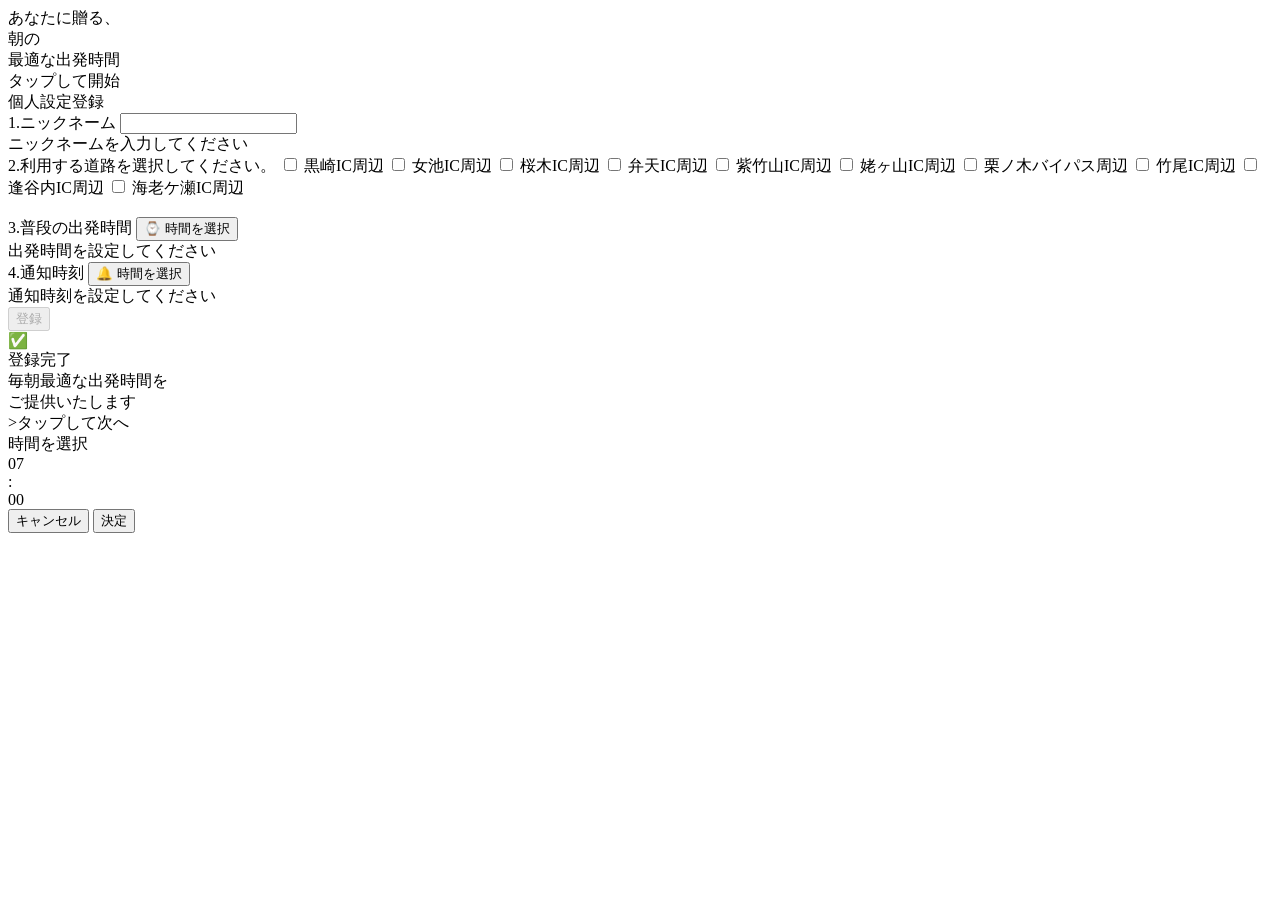
==== index.html @ 112fe02c "Add files via upload" ====
<!DOCTYPE html>
<html lang="ja">
<head>
  <meta charset="UTF-8" />
  <meta name="viewport" content="width=device-width, initial-scale=1.0"/>
  <title>朝の交通ナビ</title>
  <link rel="stylesheet" href="CSS/index.css">
  <link rel="manifest" href="main.json">
  <meta name="theme-color" content="#0b4cc9">
 
  </head>
<body>
 
    <div class="container">
 
    </div>
 
  <!-- 画面1：スプラッシュ -->
  <div class="screen" id="screen-splash">
    <div class="splash-content">
      <div class="splash-sub">あなたに贈る、</div>
      <div class="splash-title">朝の<br>最適な出発時間</div>
      <div class="tap-text">タップして開始</div>
    </div>
  </div>
 
  <!-- 画面2：個人設定登録 -->
  <div class="screen" id="screen-register">
    <div class="form-container">
      <div class="form-title">個人設定登録</div>
 
      <div class="form-group">
        <label>1.ニックネーム</label>
        <input type="text" id="nickname" placeholder="">
        <div class="error-msg" id="err-nickname">ニックネームを入力してください</div>
      </div>
     <!--- <div class="form-group">
        <label>出発地点（自宅の住所）</label>
        <input type="text" id="origin" placeholder="">
        <div class="error-msg" id="err-origin">出発地点を入力してください</div>
      </div>
      <div class="form-group">
        <label>通勤先(名称 or 住所)</label>
        <input type="text" id="destination" placeholder="例：新潟駅">
        <div class="error-msg" id="err-destination">通勤先を入力してください</div>
      </div>
    -->
 
    <div class="check-label">
        <label>2.利用する道路を選択してください。</label>
        <label><input type="checkbox" value="黒崎"> 黒崎IC周辺</label>
        <label><input type="checkbox" value="女池"> 女池IC周辺</label>
        <label><input type="checkbox" value="桜木"> 桜木IC周辺</label>
        <label><input type="checkbox" value="弁天"> 弁天IC周辺</label>
        <label><input type="checkbox" value="紫竹山"> 紫竹山IC周辺</label>
        <label><input type="checkbox" value="姥ヶ山"> 姥ヶ山IC周辺</label>
        <label><input type="checkbox" value="栗ノ木バイパス"> 栗ノ木バイパス周辺</label>
        <label><input type="checkbox" value="竹尾"> 竹尾IC周辺</label>
        <label><input type="checkbox" value="逢谷内"> 逢谷内IC周辺</label>
        <label><input type="checkbox" value="海老ケ瀬"> 海老ケ瀬IC周辺</label><br><br>
    </div>
   
      <!-- 出発・到着・通知：時計ピッカーで選択 -->
      <div class="form-group">
        <label>3.普段の出発時間</label>
        <button type="button" class="time-field-btn" id="btn-depart">
          <span class="tf-icon">⌚</span>
          <span class="tf-val tf-placeholder">時間を選択</span>
        </button>
        <input type="hidden" id="departTime">
        <div class="error-msg" id="err-departTime">出発時間を設定してください</div>
      </div>
     <!-- <div class="form-group">
        <label>普段の到着時間</label>
        <button type="button" class="time-field-btn" id="btn-arrival">
          <span class="tf-icon">🕑</span>
          <span class="tf-val tf-placeholder">時間を選択</span>
        </button>
        <input type="hidden" id="arrivalTime">
        <div class="error-msg" id="err-arrivalTime">到着時間を設定してください</div>
      </div>-->
      <div class="form-group">
        <label>4.通知時刻</label>
        <button type="button" class="time-field-btn" id="btn-notify">
          <span class="tf-icon">🔔</span>
          <span class="tf-val tf-placeholder">時間を選択</span>
        </button>
        <input type="hidden" id="notifyTime">
        <div class="error-msg" id="err-notifyTime">通知時刻を設定してください</div>
      </div>
      <button class="save-button" id="btn-register" disabled>登録</button>
    </div>
  </div>

 
<!-- 画面4：登録完了 -->
  <div class="screen" id="screen-complete" onclick="location.href='home.html'">
    <div class="complete-container">
      <div class="check-icon">✅</div>
      <div class="complete-title">登録完了</div>
      <div class="complete-message">
        毎朝最適な出発時間を<br>ご提供いたします
      </div>
      <div class="tap-text" onclick="location.href='home.html'">>タップして次へ</div>
    </div>
  </div>
 
  
 
  <!-- 時計ピッカー モーダル（3項目共通） -->
  <div class="clock-overlay" id="clock-overlay">
    <div class="clock-modal">
      <div class="clock-modal-title" id="clock-title">時間を選択</div>
      <div class="clock-digital">
        <div class="clock-seg" id="seg-hour">07</div>
        <div class="clock-colon">:</div>
        <div class="clock-seg" id="seg-min">00</div>
      </div>
      <div class="clock-face-wrap">
        <div class="clock-face" id="clock-face"></div>
      </div>
      <div class="clock-actions">
        <button class="clock-btn clock-btn-cancel" id="clock-cancel">キャンセル</button>
        <button class="clock-btn clock-btn-ok"     id="clock-ok">決定</button>
      </div>
    </div>
  </div>
 
    <script src="javascript/index.js">
    </script>
  </body>
</html>
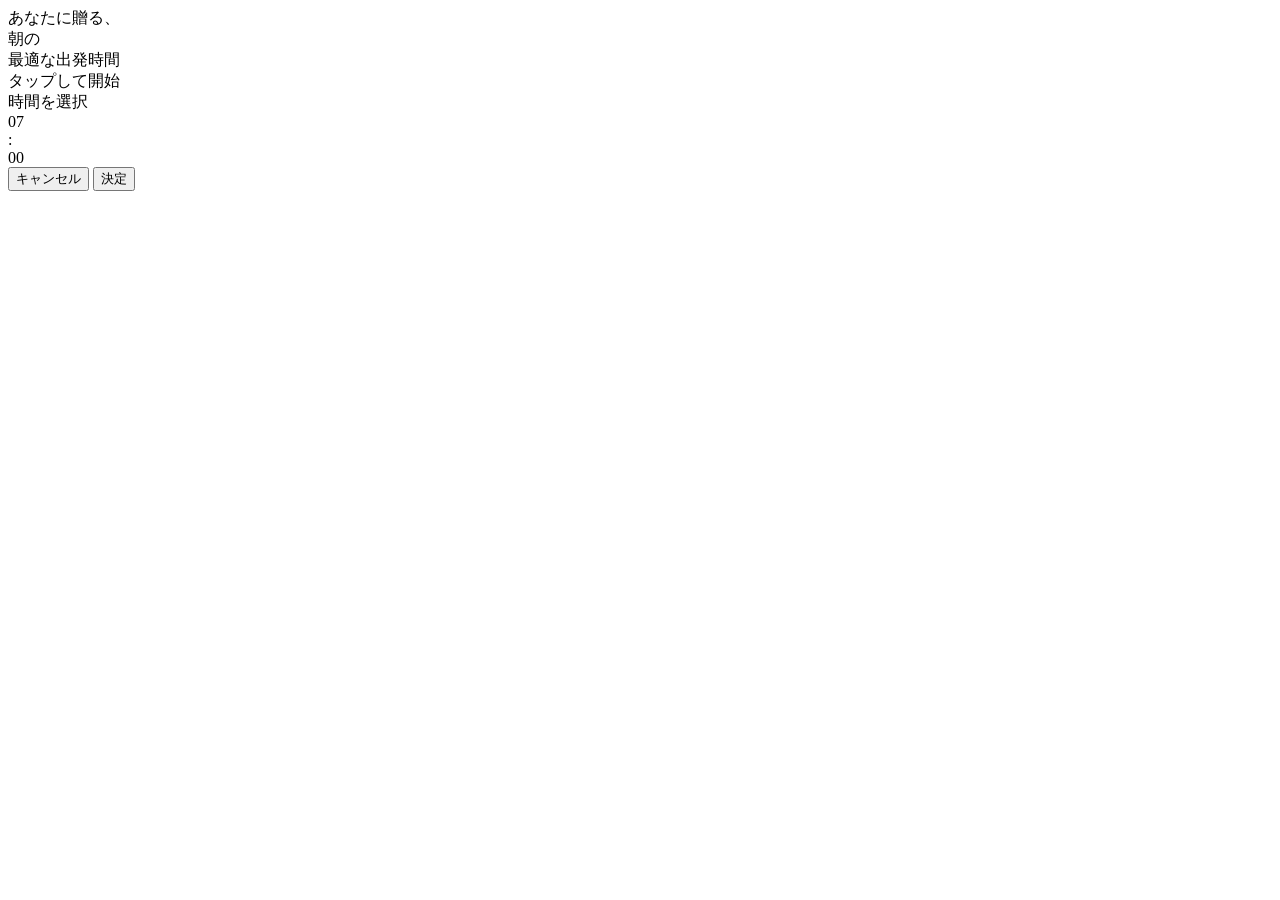
==== commit 4301ad8a: "Add files via upload" ====
--- a/index.html
+++ b/index.html
@@ -94,14 +94,14 @@
 
  
 <!-- 画面4：登録完了 -->
-  <div class="screen" id="screen-complete" onclick="location.href='home.html'">
+  <div class="screen" id="screen-complete" onclick="location.href='homeapp.html'">
     <div class="complete-container">
       <div class="check-icon">✅</div>
       <div class="complete-title">登録完了</div>
       <div class="complete-message">
         毎朝最適な出発時間を<br>ご提供いたします
       </div>
-      <div class="tap-text" onclick="location.href='home.html'">>タップして次へ</div>
+      <div class="tap-text" onclick="location.href='homeapp.html'">>タップして次へ</div>
     </div>
   </div>
  
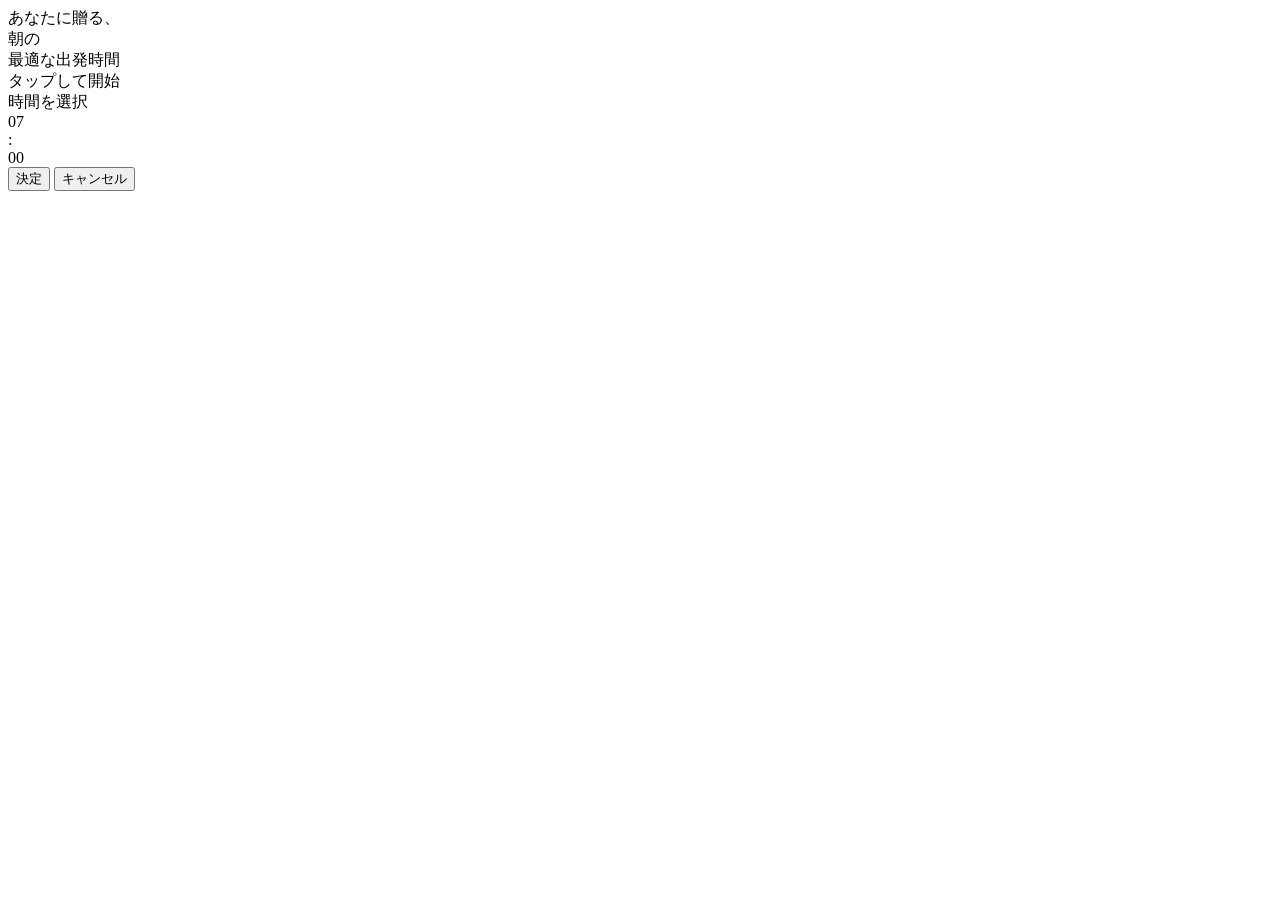
==== commit 90899417: "Add files via upload" ====
--- a/index.html
+++ b/index.html
@@ -120,8 +120,9 @@
         <div class="clock-face" id="clock-face"></div>
       </div>
       <div class="clock-actions">
-        <button class="clock-btn clock-btn-cancel" id="clock-cancel">キャンセル</button>
-        <button class="clock-btn clock-btn-ok"     id="clock-ok">決定</button>
+        
+        <button class="clock-btn" id="clock-ok">決定</button>
+        <button class="clock-btn" id="clock-cancel">キャンセル</button>
       </div>
     </div>
   </div>
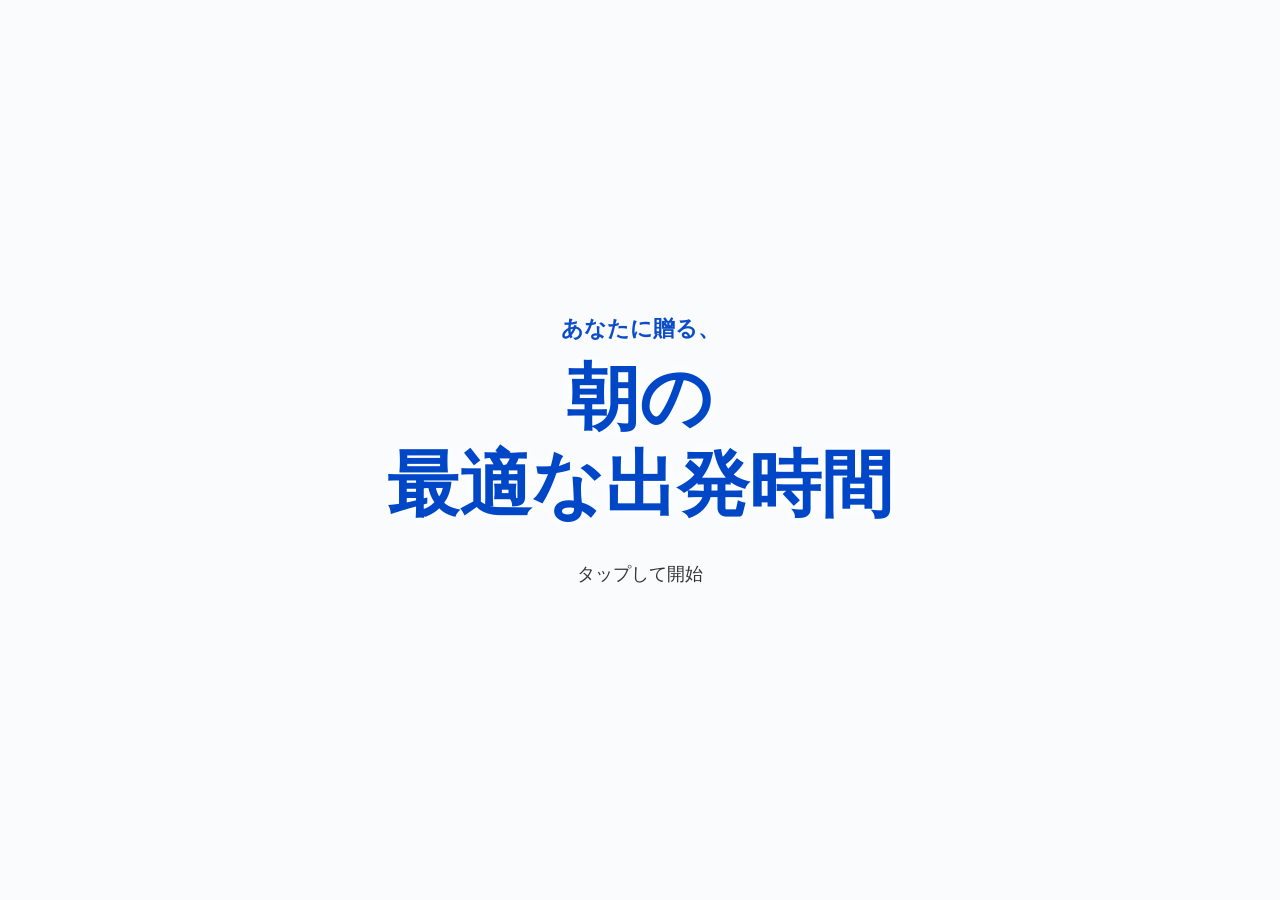
==== commit 283b8460: "Add files via upload" ====
--- a/index.html
+++ b/index.html
@@ -4,7 +4,7 @@
   <meta charset="UTF-8" />
   <meta name="viewport" content="width=device-width, initial-scale=1.0"/>
   <title>朝の交通ナビ</title>
-  <link rel="stylesheet" href="CSS/index.css">
+  <link rel="stylesheet" href="css/index.css">
   <link rel="manifest" href="main.json">
   <meta name="theme-color" content="#0b4cc9">
  
--- a/css/index.css
+++ b/css/index.css
@@ -0,0 +1,454 @@
+@charset "utf-8";
+
+.container{
+    width:390px;
+    min-height:100vh;
+    padding:20px;
+    box-sizing:border-box;
+    }
+
+    * {
+      margin: 0;
+      padding: 0;
+      box-sizing: border-box;
+      font-family: "Yu Gothic", "Hiragino Sans", sans-serif;
+    }
+
+    body {
+      background: #f5f7fb;
+      overflow: hidden;
+      height: 100vh;
+      margin:0;
+      padding:0;
+      max-width:430px;
+      margin:auto;
+      min-height:100vh;
+      width: 90%;
+    }
+
+    /* ===========================
+       共通：画面切り替え
+    =========================== */
+    .screen {
+      position: fixed;
+      inset: 0;
+      display: none;
+      opacity: 0;
+      transition: opacity 0.7s ease;
+      z-index: 1;
+    }
+    .screen.active {
+      display: flex;
+      flex-direction: column;
+    }
+    .screen.visible {
+      opacity: 1;
+    }
+
+    /* ===========================
+       画面1：スプラッシュ
+    =========================== */
+    #screen-splash {
+      background-image: url("https://images.unsplash.com/photo-1500530855697-b586d89ba3ee?q=80&w=1200&auto=format&fit=crop");
+      background-size: cover;
+      background-position: center;
+      justify-content: center;
+      align-items: center;
+      text-align: center;
+      cursor: pointer;
+    }
+    #screen-splash::before {
+      content: "";
+      position: absolute;
+      inset: 0;
+      background: rgba(255,255,255,0.45);
+      backdrop-filter: blur(2px);
+    }
+    .splash-content {
+      position: relative;
+      z-index: 1;
+    }
+    .splash-sub {
+      font-size: 22px;
+      color: #0b4cc9;
+      font-weight: bold;
+      margin-bottom: 10px;
+    }
+    .splash-title {
+      font-size: 72px;
+      line-height: 1.2;
+      color: #0047c7;
+      font-weight: bold;
+      text-shadow: 0 0 10px rgba(255,255,255,0.9), 0 0 25px rgba(255,255,255,0.7);
+    }
+    .tap-text {
+      margin-top: 35px;
+      font-size: 18px;
+      color: #333;
+      animation: blink 1.5s infinite;
+    }
+    @keyframes blink {
+      0%,100% { opacity: 1; }
+      50% { opacity: 0.3; }
+    }
+
+    /* ===========================
+       画面2：個人設定登録
+    =========================== */
+    #screen-register {
+      background: #f5f7fb;
+      overflow-y: auto;
+      display: none;
+      flex-direction: column;
+      padding: 30px 20px 30px;
+      align-items: center;
+      height: 110vh;
+      align-self: flex-start;
+    }
+    #screen-register.active {
+      display: flex;
+    }
+    .form-container {
+      max-width: 500px;
+      margin: auto;
+      background: white;
+      padding: 100px;
+      border-radius: 20px;
+      box-shadow: 0 5px 20px rgba(0,0,0,0.08);
+      box-sizing: border-box;
+    }
+    .form-title {
+      text-align: center;
+      font-size: 30px;
+      color: #0b4cc9;
+      font-weight: bold;
+      position: relative;
+      top: -70px;
+      white-space: nowrap;
+    }
+    .form-group {
+      margin-bottom: 10px;
+    }
+    .form-group label {
+      display: block;
+      margin-bottom: 8%;
+      font-weight: bold;
+      color: #333;
+      transform: translateX(-16.5%);
+      position: relative;
+      top: -25px;
+    }
+    .form-group input,
+    .form-group select {
+      width: calc(100% + 100px);
+      padding: 14px 30px 14px 30px;
+      border: 1px solid #ccc;
+      border-radius: 12px;
+      font-size: 18px;
+      font-family: inherit;
+      box-sizing: border-box;
+      transform: translateX(-16.5%);
+      position: relative;
+      top: -30px;
+    }
+    .check-label label{
+      width: calc(100% + 100px);
+      transform: none;
+      display: flex;
+      gap: 10px;
+     font-weight: bold;
+      color: #333;
+      align-items: center;
+      font-size: 15px;
+      position: relative;
+      left: -30px;
+      margin-bottom: 10px;
+    }
+    input[type="checkbox"] {
+      transform: scale(1.5);
+    }
+    .save-button {
+      width: 100%;
+      padding: 16px;
+      border: none;
+      border-radius: 14px;
+      background: #0b4cc9;
+      color: white;
+      font-size: 18px;
+      font-weight: bold;
+      cursor: pointer;
+      transition: 0.3s;
+      font-family: inherit;
+      margin-bottom: 10px;
+    }
+    .save-button:hover { background: #083a9a; }
+    .save-button:disabled {
+      background: #b0bcd8;
+      cursor: not-allowed;
+      transform: none;
+    }
+    .form-group input.error {
+      border-color: #e03b3b;
+      background: #fff5f5;
+    }
+    .error-msg {
+      color: #e03b3b;
+      font-size: 12px;
+      margin-top: -20px;
+      margin-bottom: 40px;
+      display: none;
+    }
+    .error-msg.show { display: block; }
+
+    /* 時間フィールド：クリックで時計ピッカーを開くボタン */
+    .time-field-btn {
+      width: 100%; padding: 14px 16px;
+      border: 1px solid #ccc; border-radius: 12px;
+      font-size: 18px; font-weight: bold; font-family: inherit;
+      color: #0b4cc9; background: #f0f4ff;
+      cursor: pointer; text-align: left;
+      display: flex; align-items: center; gap: 10px;
+      transition: background 0.18s, border-color 0.18s;
+      letter-spacing: 2px;
+      width: calc(100% + 100px);
+      transform: translateX(-16.5%);
+      position: relative;
+      top: -30px;
+    }
+    .time-field-btn:hover { background: #e0e8ff; border-color: #0b4cc9; }
+    .time-field-btn .tf-icon { font-size: 20px; opacity: 0.7; flex-shrink: 0; }
+    .time-field-btn .tf-val { flex: 1; }
+    .time-field-btn .tf-placeholder { color: #aaa; font-weight: normal; font-size: 16px; letter-spacing: 0; }
+
+    
+
+    /* ===========================
+       画面4：登録完了
+    =========================== */
+    #screen-complete {
+      background: linear-gradient(135deg, #0b4cc9, #4d8cff);
+      justify-content: center;
+      align-items: center;
+      text-align: center;
+      cursor: pointer;
+    }
+    .complete-container {
+      width: 90%;
+      max-width: 500px;
+      background: rgba(255,255,255,0.12);
+      padding: 60px 35px;
+      border-radius: 30px;
+      backdrop-filter: blur(10px);
+      box-shadow: 0 10px 30px rgba(0,0,0,0.15);
+    }
+    .check-icon { font-size: 90px; margin-bottom: 30px; }
+    .complete-title {
+      font-size: 42px;
+      font-weight: bold;
+      color: white;
+      margin-bottom: 25px;
+      letter-spacing: 2px;
+    }
+    .complete-message {
+      font-size: 22px;
+      line-height: 1.8;
+      color: rgba(255,255,255,0.92);
+      margin-bottom: 35px;
+    }
+    .tap-text {
+      margin-top: 35px;
+      font-size: 18px;
+      color: #333;
+      animation: blink 1.5s infinite;
+    }
+    @keyframes blink {
+      0%,100% { opacity: 1; }
+      50% { opacity: 0.3; }
+    }
+
+    /* ===========================
+       画面5：ホーム
+    =========================== */
+    #screen-home {
+      background: #f5f7fb;
+      flex-direction: column;
+      overflow-y: auto;
+    }
+    .top-area {
+      min-height: 50vh;
+      background: linear-gradient(135deg, #0b4cc9, #4d8cff);
+      color: white;
+      display: flex;
+      flex-direction: column;
+      justify-content: center;
+      padding: 40px 30px;
+      flex-shrink: 0;
+      text-align: center;
+    }
+    .date-text {
+      font-size: 38px;
+      opacity: 0.9;
+      margin-bottom: 20px;
+    }
+    .departure-label {
+      font-size: 30px;
+      margin-bottom: 12px;
+      opacity: 0.9;
+    }
+    .departure-time {
+      font-size: 72px;
+      font-weight: bold;
+      letter-spacing: 3px;
+      text-shadow: 0 5px 15px rgba(0,0,0,0.2);
+    }
+    .bottom-area {
+      padding: 30px 25px 50px;
+    }
+    .info-card {
+      background: white;
+      border-radius: 24px;
+      padding: 25px 30px;
+      margin-bottom: 20px;
+      box-shadow: 0 8px 20px rgba(0,0,0,0.08);
+    }
+    .info-title {
+      font-size: 30px;
+      font-weight: bold;
+      color: #0b4cc9;
+      margin-bottom: 14px;
+    }
+    .info-content {
+      font-size: 30px;
+      color: #333;
+      min-height: 36px;
+    }
+    .placeholder { color: #aaa; }
+
+    @media (max-width: 480px) {
+      .splash-title { font-size: 56px; }
+      .complete-title { font-size: 34px; }
+      .complete-message { font-size: 18px; }
+      .check-icon { font-size: 75px; }
+      .departure-time { font-size: 56px; }
+      .time-value { font-size: 30px; }
+    }
+
+    /* ===== 時計ピッカー モーダル ===== */
+    .clock-overlay {
+      position: fixed; inset: 0;
+      background: rgba(0,20,80,0.55);
+      backdrop-filter: blur(6px);
+      z-index: 200;
+      display: flex; justify-content: center; align-items: center;
+      opacity: 0; pointer-events: none;
+      transition: opacity 0.3s ease;
+    }
+    .clock-overlay.open { opacity: 1; pointer-events: all; }
+    .clock-modal {
+      background: white; border-radius: 32px;
+      padding: 28px 28px 22px;
+      width: min(92vw, 340px);
+      box-shadow: 0 30px 80px rgba(0,20,80,0.3);
+      transform: scale(0.88) translateY(30px);
+      transition: transform 0.35s cubic-bezier(0.34,1.56,0.64,1);
+      display: flex; flex-direction: column; align-items: center;
+    }
+    .clock-overlay.open .clock-modal { transform: scale(1) translateY(0); }
+    .clock-modal-title { font-size: 13px; font-weight: bold; color: #888; letter-spacing: 2px; margin-bottom: 16px; }
+
+    /* デジタル表示 */
+    .clock-digital { display: flex; align-items: center; gap: 4px; margin-bottom: 20px; }
+    .clock-seg {
+      font-size: 52px; font-weight: bold; letter-spacing: 2px; color: #0b4cc9;
+      width: 70px; text-align: center; border-radius: 12px; padding: 4px 0;
+      cursor: pointer; transition: background 0.18s, color 0.18s; background: #f0f4ff;
+    }
+    .clock-seg.active { background: #0b4cc9; color: white; }
+    .clock-colon { font-size: 46px; font-weight: bold; color: #0b4cc9; margin-bottom: 4px; }
+
+    /* アナログ時計盤 */
+    .clock-face-wrap { position: relative; width: 210px; height: 210px; margin-bottom: 20px; }
+    .clock-face { width: 210px; height: 210px; border-radius: 50%; background: #f0f4ff; position: relative; cursor: pointer; }
+    .clock-num {
+      position: absolute; width: 30px; height: 30px;
+      display: flex; align-items: center; justify-content: center;
+      font-size: 14px; font-weight: bold; color: #4466aa;
+      border-radius: 50%; transform: translate(-50%, -50%);
+      pointer-events: none;
+    }
+    .clock-num.selected { color: white; }
+    .clock-needle-line {
+      position: absolute; left: 50%; bottom: 50%;
+      width: 3px; background: #0b4cc9;
+      transform-origin: bottom center;
+      border-radius: 2px; pointer-events: none;
+    }
+    .clock-center-dot {
+      position: absolute; left: 50%; top: 50%;
+      width: 10px; height: 10px; background: #0b4cc9;
+      border-radius: 50%; transform: translate(-50%,-50%);
+      pointer-events: none; z-index: 3;
+    }
+    .clock-selected-dot {
+      position: absolute; width: 34px; height: 34px;
+      border-radius: 50%; background: #0b4cc9;
+      transform: translate(-50%,-50%);
+      pointer-events: none; z-index: 2;
+    }
+  
+   /* .clock-btn{
+    width: calc(100% + 100px);
+    /*transform: translateX(-16.5%);*/
+   /* position: relative;
+    top: -10px;
+
+    display: block;
+    margin: 0 auto;
+    align-items: center;
+    justify-content: center;
+
+    height: 48px;
+
+    background:#4d8bff98;
+    color: white;
+
+    border: none;          /* ←輪郭を消す */
+  /*  outline: none;         /* ←フォーカス枠を消す */
+  /*  border-radius: 14px;
+
+    font-size: 18px;
+    font-weight: bold;
+    font-family: inherit;
+    letter-spacing: 2px;
+
+    cursor: pointer;
+
+    transition: .2s;
+}*/
+ .clock-actions{
+    width:100%;
+    display:flex;
+    flex-direction:column;
+    align-items:center;
+    gap:12px;
+}
+
+.clock-btn{
+    display:flex;
+    align-items:center;
+    justify-content:center;
+
+    width:220px;
+    height:48px;
+
+    background:#5a91ffaf;
+    color:#fff;
+
+    border:none;
+    border-radius:14px;
+
+    font-size:18px;
+    font-weight:bold;
+
+    cursor:pointer;
+}
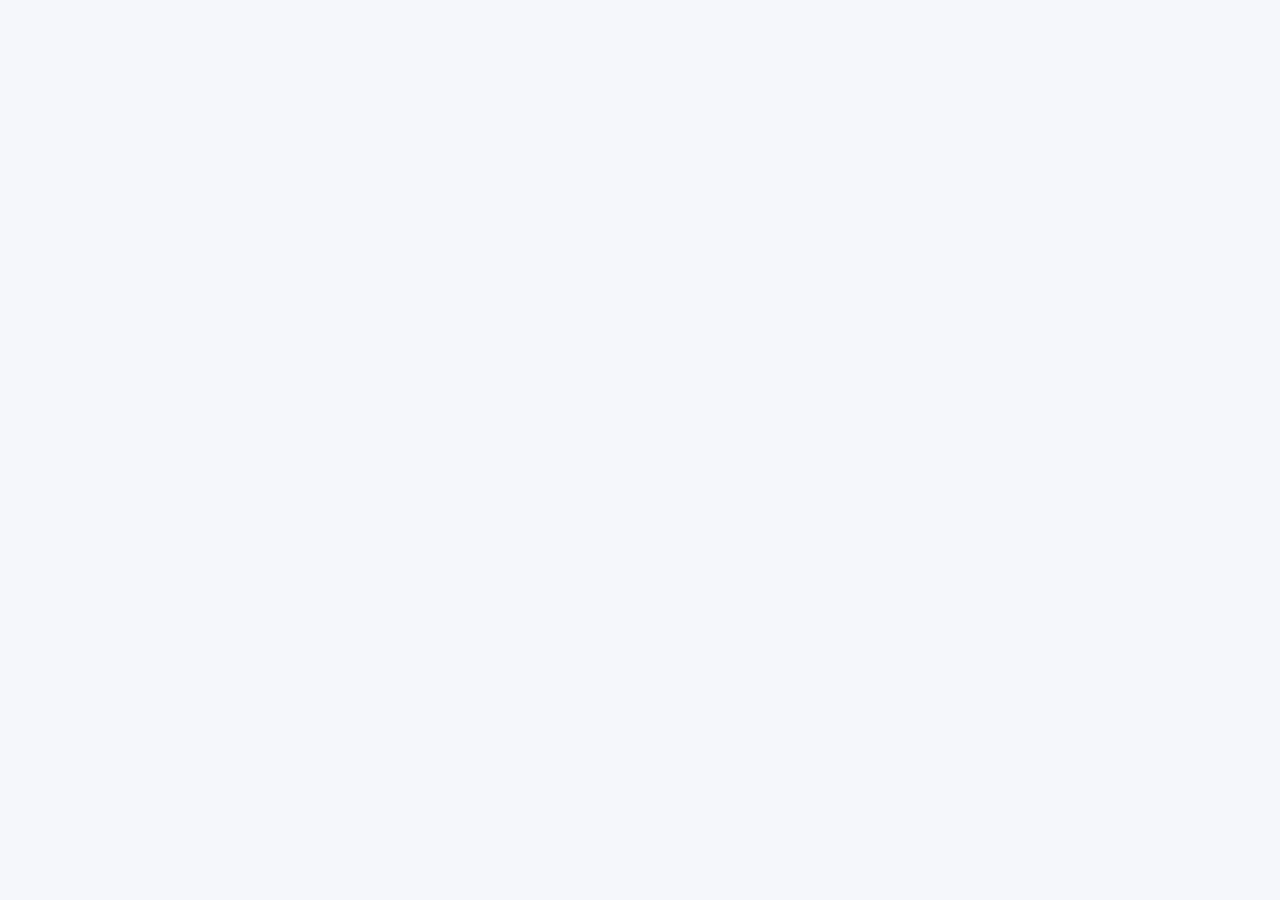
==== commit aa3d23f4: "Add files via upload" ====
--- a/index.html
+++ b/index.html
@@ -4,10 +4,10 @@
   <meta charset="UTF-8" />
   <meta name="viewport" content="width=device-width, initial-scale=1.0"/>
   <title>朝の交通ナビ</title>
+  <link rel="icon" href="images/icon.png">
   <link rel="stylesheet" href="css/index.css">
-  <link rel="manifest" href="main.json">
+  <!--<link rel="manifest" href="main.json">-->
   <meta name="theme-color" content="#0b4cc9">
- 
   </head>
 <body>
  
@@ -17,6 +17,7 @@
  
   <!-- 画面1：スプラッシュ -->
   <div class="screen" id="screen-splash">
+  <!--<div class="screen" id="screen-splash" style="display:block;">-->
     <div class="splash-content">
       <div class="splash-sub">あなたに贈る、</div>
       <div class="splash-title">朝の<br>最適な出発時間</div>
@@ -127,8 +128,8 @@
     </div>
   </div>
  
-    <script src="javascript/index.js">
+    <script type="module" src="javascript/index.js"></script>
     </script>
   </body>
 </html>
- +
--- a/css/index.css
+++ b/css/index.css
@@ -359,7 +359,7 @@
     /* デジタル表示 */
     .clock-digital { display: flex; align-items: center; gap: 4px; margin-bottom: 20px; }
     .clock-seg {
-      font-size: 52px; font-weight: bold; letter-spacing: 2px; color: #0b4cc9;
+      font-size: 40px; font-weight: bold; letter-spacing: 2px; color: #0b4cc9;
       width: 70px; text-align: center; border-radius: 12px; padding: 4px 0;
       cursor: pointer; transition: background 0.18s, color 0.18s; background: #f0f4ff;
     }
